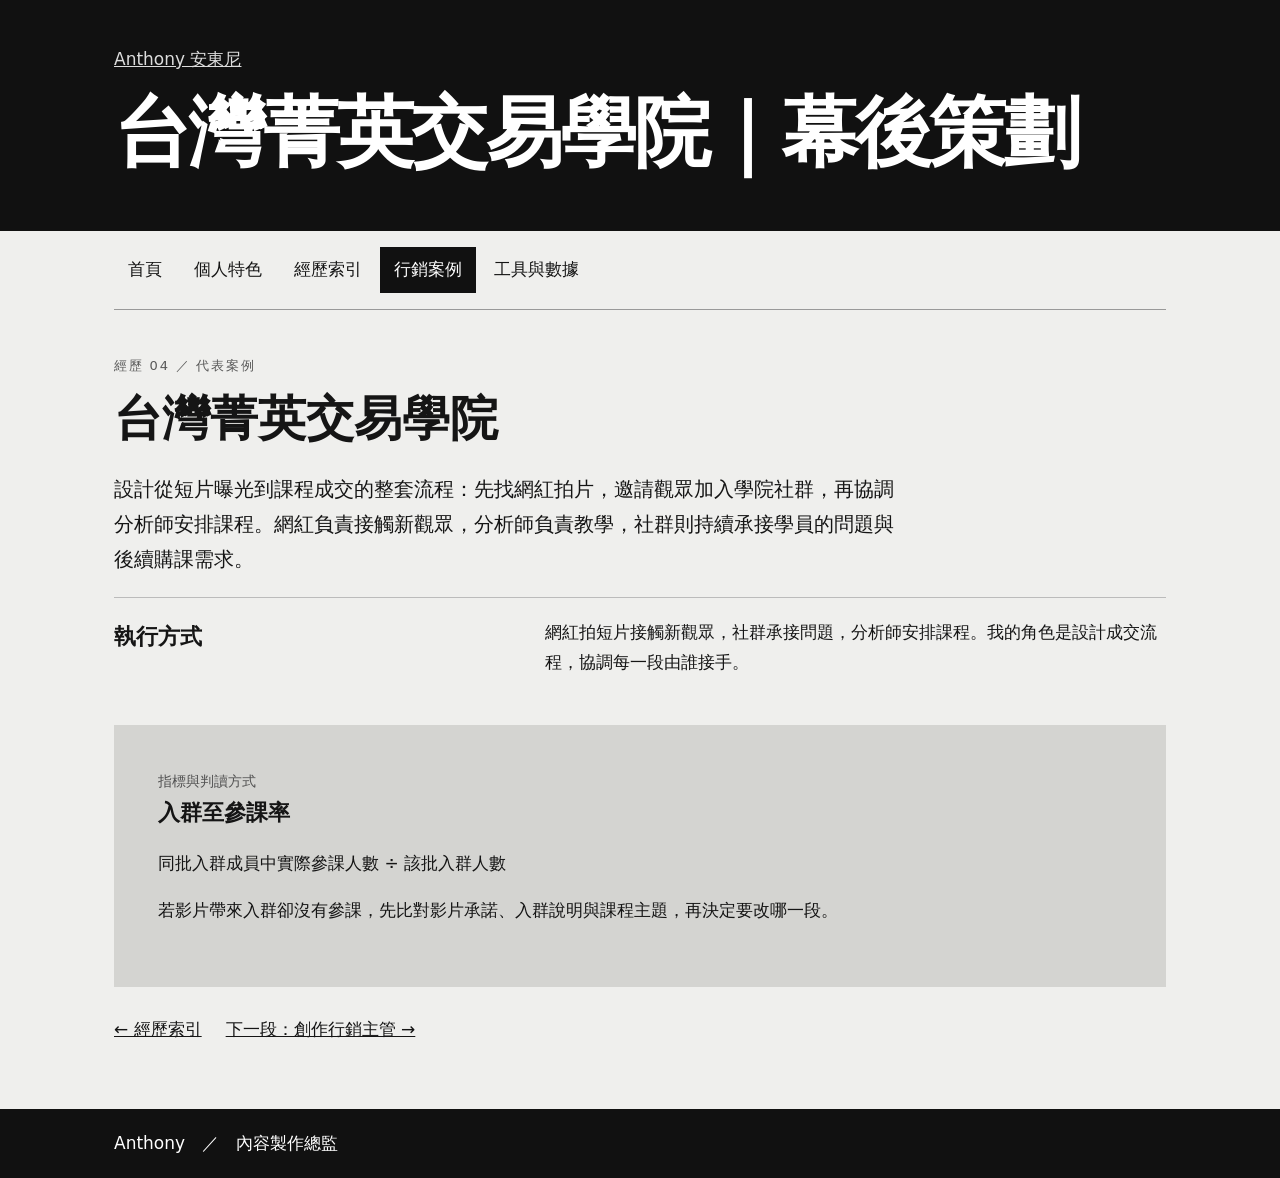
==== academy.html @ 3bed2e03 "Give each experience a shareable page with its own metrics" ====
<!doctype html><html lang="zh-Hant"><head><meta charset=utf-8><meta name="viewport" content="width=device-width,initial-scale=1"><title>台灣菁英交易學院｜幕後策劃｜Anthony 安東尼</title><style>*{box-sizing:border-box}body{margin:0;background:#efefed;color:#151515;font:17px/1.75 system-ui,"PingFang TC",sans-serif}header,footer{background:#111;color:white}.wrap{max-width:1180px;padding:0 clamp(20px,5vw,68px);margin:auto}.hero{padding-top:54px;padding-bottom:48px}h1{margin:.05em 0;font:750 clamp(64px,13vw,165px)/1 Arial;letter-spacing:-.075em}h2{font-size:clamp(27px,3.8vw,48px);line-height:1.25;margin:8px 0 24px}h3{font-size:22px;margin:0}.hero p{max-width:720px;color:#d1d1cf}.metrics{display:flex;gap:clamp(16px,6vw,76px);margin-top:32px}.metrics b{display:block;font-size:30px}.metrics span{color:#bbb;font-size:14px}nav{display:flex;gap:4px;flex-wrap:wrap;padding:16px 0;border-bottom:1px solid #999}a{color:inherit}nav a{padding:8px 14px;text-decoration:none}nav a[aria-current]{background:#111;color:white}main{min-height:390px;padding:40px 0 64px}.k{font-size:13px;letter-spacing:.14em;color:#595959}.lead{font-size:20px;max-width:780px}.row{display:grid;grid-template-columns:1fr 1.55fr;gap:30px;border-top:1px solid #bbb;padding:20px 0}.row p{margin:0}details{border-top:1px solid #aaa;padding:15px 0}summary{cursor:pointer;font-weight:650;font-size:20px}details p{max-width:78ch}footer .wrap{padding-top:20px;padding-bottom:20px}section[hidden]{display:none}@media(max-width:650px){.hero{padding-top:34px}.row{display:block}.row p{margin-top:8px}nav a{padding:7px 9px;font-size:15px}.metrics{justify-content:space-between}.metrics b{font-size:24px}.metrics span{font-size:12px}} .directory{display:grid;grid-template-columns:repeat(2,minmax(0,1fr));gap:0 36px}.entry{color:inherit;text-decoration:none;border-top:1px solid #a5a5a1;padding:20px 0;display:grid;grid-template-columns:32px 1fr 22px;align-items:center;gap:8px}.entry b{font-size:21px}.entry span,.sub{font-size:14px;color:#515151}.entry:hover b{text-decoration:underline}.sub{margin:0}.sheet{background:#d4d4d1;padding:clamp(18px,4vw,44px);margin:28px 0}.sheet p{max-width:76ch}.pagehead{padding-top:45px;padding-bottom:42px}.pagehead h1{font-size:clamp(38px,6vw,78px);letter-spacing:-.035em;line-height:1.18;margin:12px 0}.pagehead a{color:#ddd}.trail{display:flex;gap:24px;flex-wrap:wrap}.directory a:focus-visible,nav a:focus-visible{outline:2px solid} @media(max-width:650px){.directory{grid-template-columns:1fr}.entry b{font-size:18px}}</style></head><body><header><div class="wrap pagehead"><a href="index.html">Anthony 安東尼</a><h1>台灣菁英交易學院｜幕後策劃</h1></div></header><div class="wrap"><nav aria-label="主選單"><a href="index.html">首頁</a><a href="profile.html">個人特色</a><a href="experience.html">經歷索引</a><a aria-current="page" href="academy.html">行銷案例</a><a href="tools.html">工具與數據</a></nav><main><span class="k">經歷 04 ／ 代表案例</span><h2>台灣菁英交易學院</h2><p class="lead">設計從短片曝光到課程成交的整套流程：先找網紅拍片，邀請觀眾加入學院社群，再協調分析師安排課程。網紅負責接觸新觀眾，分析師負責教學，社群則持續承接學員的問題與後續購課需求。</p><article class="row"><h3>執行方式</h3><p>網紅拍短片接觸新觀眾，社群承接問題，分析師安排課程。我的角色是設計成交流程，協調每一段由誰接手。</p></article><section class="sheet"><p class="sub">指標與判讀方式</p><h3>入群至參課率</h3><p>同批入群成員中實際參課人數 ÷ 該批入群人數</p><p>若影片帶來入群卻沒有參課，先比對影片承諾、入群說明與課程主題，再決定要改哪一段。</p></section><div class="trail"><a href="experience.html">← 經歷索引</a><a href="team.html">下一段：創作行銷主管 →</a></div></main></div><footer><div class="wrap">Anthony　／　內容製作總監</div></footer></body></html>
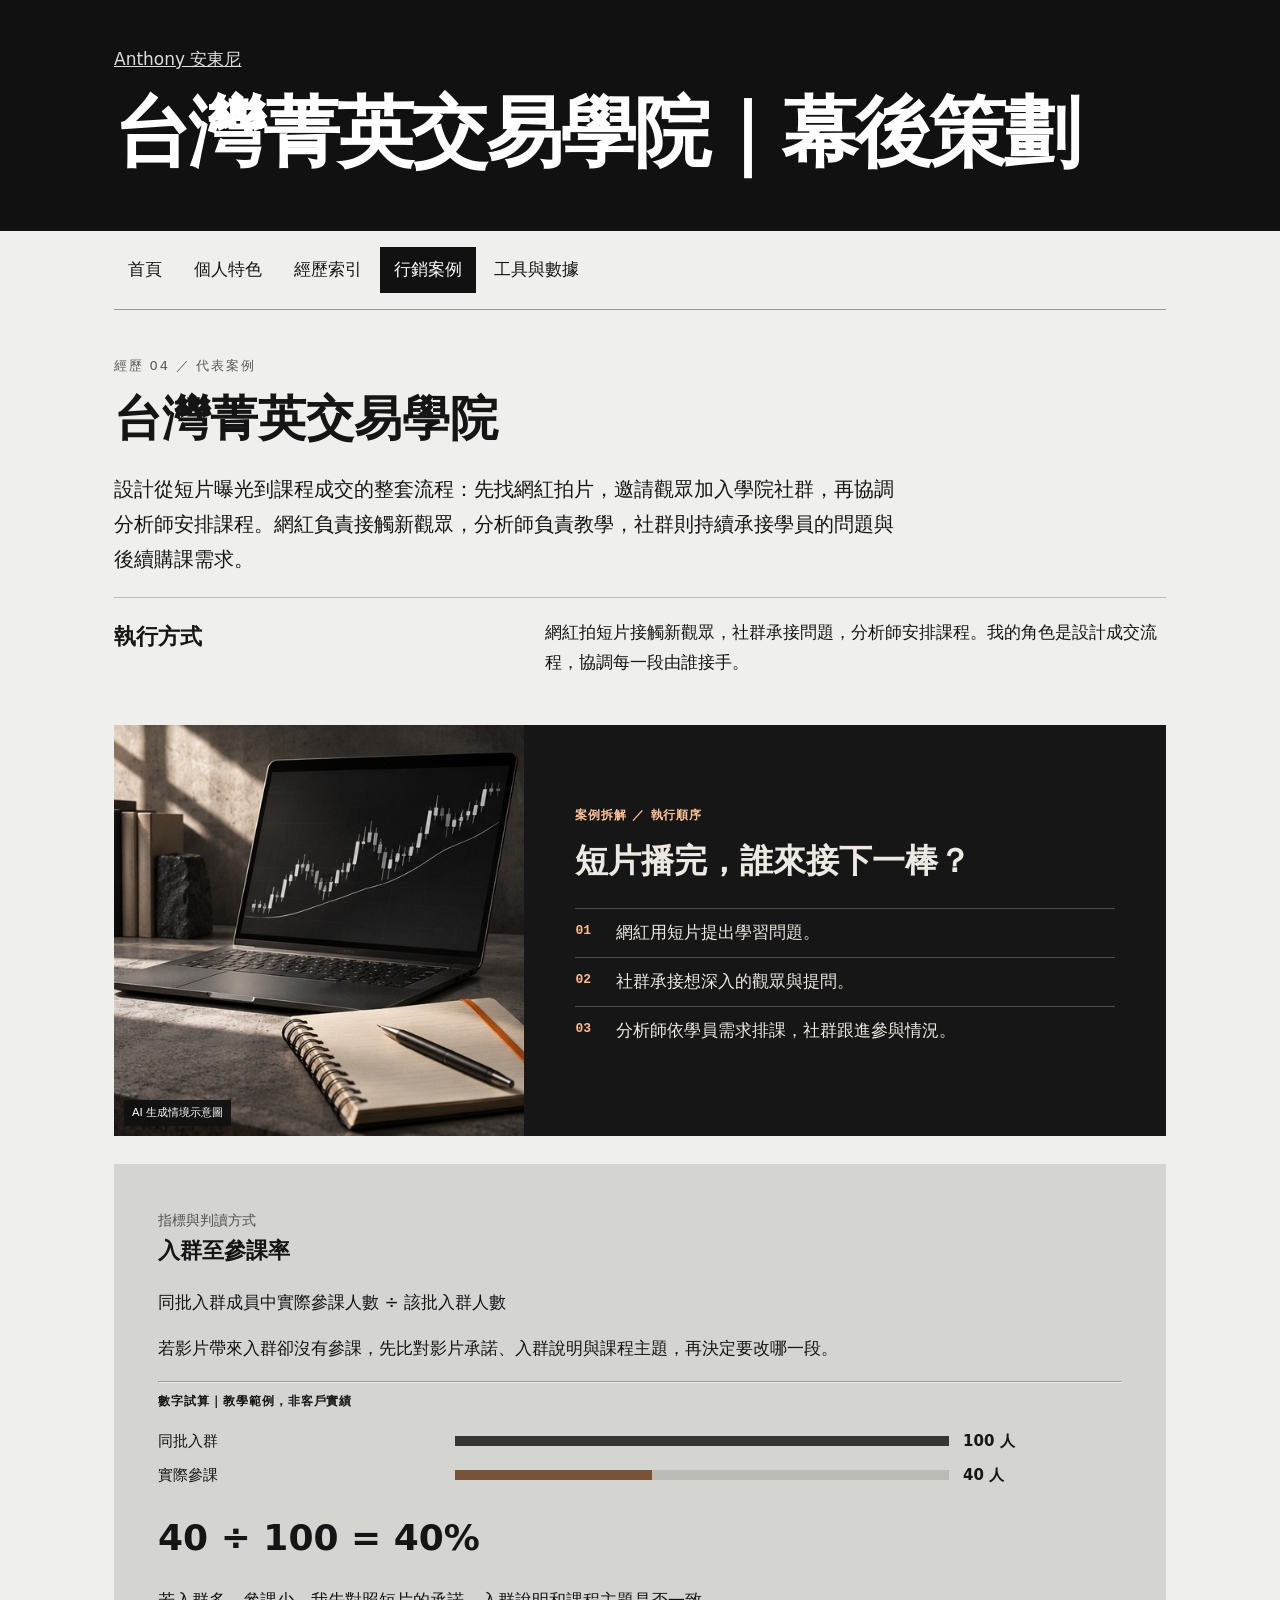
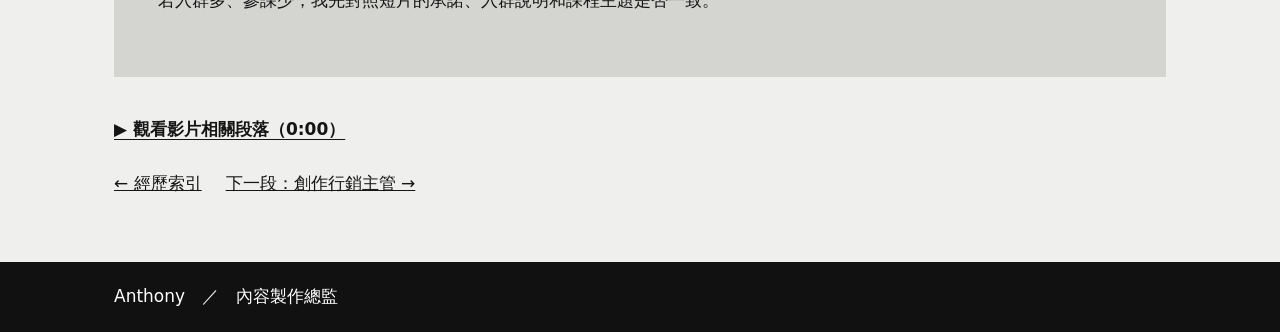
==== commit f6ed4517: "Add Anthony’s narrated case film, six illustrated analyses and team workflow" ====
--- a/academy.html
+++ b/academy.html
@@ -1 +1 @@
-<!doctype html><html lang="zh-Hant"><head><meta charset=utf-8><meta name="viewport" content="width=device-width,initial-scale=1"><title>台灣菁英交易學院｜幕後策劃｜Anthony 安東尼</title><style>*{box-sizing:border-box}body{margin:0;background:#efefed;color:#151515;font:17px/1.75 system-ui,"PingFang TC",sans-serif}header,footer{background:#111;color:white}.wrap{max-width:1180px;padding:0 clamp(20px,5vw,68px);margin:auto}.hero{padding-top:54px;padding-bottom:48px}h1{margin:.05em 0;font:750 clamp(64px,13vw,165px)/1 Arial;letter-spacing:-.075em}h2{font-size:clamp(27px,3.8vw,48px);line-height:1.25;margin:8px 0 24px}h3{font-size:22px;margin:0}.hero p{max-width:720px;color:#d1d1cf}.metrics{display:flex;gap:clamp(16px,6vw,76px);margin-top:32px}.metrics b{display:block;font-size:30px}.metrics span{color:#bbb;font-size:14px}nav{display:flex;gap:4px;flex-wrap:wrap;padding:16px 0;border-bottom:1px solid #999}a{color:inherit}nav a{padding:8px 14px;text-decoration:none}nav a[aria-current]{background:#111;color:white}main{min-height:390px;padding:40px 0 64px}.k{font-size:13px;letter-spacing:.14em;color:#595959}.lead{font-size:20px;max-width:780px}.row{display:grid;grid-template-columns:1fr 1.55fr;gap:30px;border-top:1px solid #bbb;padding:20px 0}.row p{margin:0}details{border-top:1px solid #aaa;padding:15px 0}summary{cursor:pointer;font-weight:650;font-size:20px}details p{max-width:78ch}footer .wrap{padding-top:20px;padding-bottom:20px}section[hidden]{display:none}@media(max-width:650px){.hero{padding-top:34px}.row{display:block}.row p{margin-top:8px}nav a{padding:7px 9px;font-size:15px}.metrics{justify-content:space-between}.metrics b{font-size:24px}.metrics span{font-size:12px}} .directory{display:grid;grid-template-columns:repeat(2,minmax(0,1fr));gap:0 36px}.entry{color:inherit;text-decoration:none;border-top:1px solid #a5a5a1;padding:20px 0;display:grid;grid-template-columns:32px 1fr 22px;align-items:center;gap:8px}.entry b{font-size:21px}.entry span,.sub{font-size:14px;color:#515151}.entry:hover b{text-decoration:underline}.sub{margin:0}.sheet{background:#d4d4d1;padding:clamp(18px,4vw,44px);margin:28px 0}.sheet p{max-width:76ch}.pagehead{padding-top:45px;padding-bottom:42px}.pagehead h1{font-size:clamp(38px,6vw,78px);letter-spacing:-.035em;line-height:1.18;margin:12px 0}.pagehead a{color:#ddd}.trail{display:flex;gap:24px;flex-wrap:wrap}.directory a:focus-visible,nav a:focus-visible{outline:2px solid} @media(max-width:650px){.directory{grid-template-columns:1fr}.entry b{font-size:18px}}</style></head><body><header><div class="wrap pagehead"><a href="index.html">Anthony 安東尼</a><h1>台灣菁英交易學院｜幕後策劃</h1></div></header><div class="wrap"><nav aria-label="主選單"><a href="index.html">首頁</a><a href="profile.html">個人特色</a><a href="experience.html">經歷索引</a><a aria-current="page" href="academy.html">行銷案例</a><a href="tools.html">工具與數據</a></nav><main><span class="k">經歷 04 ／ 代表案例</span><h2>台灣菁英交易學院</h2><p class="lead">設計從短片曝光到課程成交的整套流程：先找網紅拍片，邀請觀眾加入學院社群，再協調分析師安排課程。網紅負責接觸新觀眾，分析師負責教學，社群則持續承接學員的問題與後續購課需求。</p><article class="row"><h3>執行方式</h3><p>網紅拍短片接觸新觀眾，社群承接問題，分析師安排課程。我的角色是設計成交流程，協調每一段由誰接手。</p></article><section class="sheet"><p class="sub">指標與判讀方式</p><h3>入群至參課率</h3><p>同批入群成員中實際參課人數 ÷ 該批入群人數</p><p>若影片帶來入群卻沒有參課，先比對影片承諾、入群說明與課程主題，再決定要改哪一段。</p></section><div class="trail"><a href="experience.html">← 經歷索引</a><a href="team.html">下一段：創作行銷主管 →</a></div></main></div><footer><div class="wrap">Anthony　／　內容製作總監</div></footer></body></html>+<!doctype html><html lang="zh-Hant"><head><meta charset=utf-8><meta name="viewport" content="width=device-width,initial-scale=1"><title>台灣菁英交易學院｜幕後策劃｜Anthony 安東尼</title><style>*{box-sizing:border-box}body{margin:0;background:#efefed;color:#151515;font:17px/1.75 system-ui,"PingFang TC",sans-serif}header,footer{background:#111;color:white}.wrap{max-width:1180px;padding:0 clamp(20px,5vw,68px);margin:auto}.hero{padding-top:54px;padding-bottom:48px}h1{margin:.05em 0;font:750 clamp(64px,13vw,165px)/1 Arial;letter-spacing:-.075em}h2{font-size:clamp(27px,3.8vw,48px);line-height:1.25;margin:8px 0 24px}h3{font-size:22px;margin:0}.hero p{max-width:720px;color:#d1d1cf}.metrics{display:flex;gap:clamp(16px,6vw,76px);margin-top:32px}.metrics b{display:block;font-size:30px}.metrics span{color:#bbb;font-size:14px}nav{display:flex;gap:4px;flex-wrap:wrap;padding:16px 0;border-bottom:1px solid #999}a{color:inherit}nav a{padding:8px 14px;text-decoration:none}nav a[aria-current]{background:#111;color:white}main{min-height:390px;padding:40px 0 64px}.k{font-size:13px;letter-spacing:.14em;color:#595959}.lead{font-size:20px;max-width:780px}.row{display:grid;grid-template-columns:1fr 1.55fr;gap:30px;border-top:1px solid #bbb;padding:20px 0}.row p{margin:0}details{border-top:1px solid #aaa;padding:15px 0}summary{cursor:pointer;font-weight:650;font-size:20px}details p{max-width:78ch}footer .wrap{padding-top:20px;padding-bottom:20px}section[hidden]{display:none}@media(max-width:650px){.hero{padding-top:34px}.row{display:block}.row p{margin-top:8px}nav a{padding:7px 9px;font-size:15px}.metrics{justify-content:space-between}.metrics b{font-size:24px}.metrics span{font-size:12px}} .directory{display:grid;grid-template-columns:repeat(2,minmax(0,1fr));gap:0 36px}.entry{color:inherit;text-decoration:none;border-top:1px solid #a5a5a1;padding:20px 0;display:grid;grid-template-columns:32px 1fr 22px;align-items:center;gap:8px}.entry b{font-size:21px}.entry span,.sub{font-size:14px;color:#515151}.entry:hover b{text-decoration:underline}.sub{margin:0}.sheet{background:#d4d4d1;padding:clamp(18px,4vw,44px);margin:28px 0}.sheet p{max-width:76ch}.pagehead{padding-top:45px;padding-bottom:42px}.pagehead h1{font-size:clamp(38px,6vw,78px);letter-spacing:-.035em;line-height:1.18;margin:12px 0}.pagehead a{color:#ddd}.trail{display:flex;gap:24px;flex-wrap:wrap}.directory a:focus-visible,nav a:focus-visible{outline:2px solid} @media(max-width:650px){.directory{grid-template-columns:1fr}.entry b{font-size:18px}}</style><link rel="stylesheet" href="media/case-film.css"></head><body><header><div class="wrap pagehead"><a href="index.html">Anthony 安東尼</a><h1>台灣菁英交易學院｜幕後策劃</h1></div></header><div class="wrap"><nav aria-label="主選單"><a href="index.html">首頁</a><a href="profile.html">個人特色</a><a href="experience.html">經歷索引</a><a aria-current="page" href="academy.html">行銷案例</a><a href="tools.html">工具與數據</a></nav><main><span class="k">經歷 04 ／ 代表案例</span><h2>台灣菁英交易學院</h2><p class="lead">設計從短片曝光到課程成交的整套流程：先找網紅拍片，邀請觀眾加入學院社群，再協調分析師安排課程。網紅負責接觸新觀眾，分析師負責教學，社群則持續承接學員的問題與後續購課需求。</p><article class="row"><h3>執行方式</h3><p>網紅拍短片接觸新觀眾，社群承接問題，分析師安排課程。我的角色是設計成交流程，協調每一段由誰接手。</p></article><div class="caseplate"><figure><img src="media/academy.jpg" width="508" height="508" alt="短片播完，誰來接下一棒？的情境示意"><figcaption>AI 生成情境示意圖</figcaption></figure><div class="casebody"><div class="eyebrow">案例拆解 ／ 執行順序</div><h3>短片播完，誰來接下一棒？</h3><ol><li><span class="stepno">01</span><span>網紅用短片提出學習問題。</span></li><li><span class="stepno">02</span><span>社群承接想深入的觀眾與提問。</span></li><li><span class="stepno">03</span><span>分析師依學員需求排課，社群跟進參與情況。</span></li></ol></div></div><section class="sheet"><p class="sub">指標與判讀方式</p><h3>入群至參課率</h3><p>同批入群成員中實際參課人數 ÷ 該批入群人數</p><p>若影片帶來入群卻沒有參課，先比對影片承諾、入群說明與課程主題，再決定要改哪一段。</p><hr><div class="eyebrow">數字試算｜教學範例，非客戶實績</div><div class="analysis-meter" aria-label="指標計算示意"><div class="bar-row"><span>同批入群</span><div class="bar-track"><div class="bar-fill" style="width:100%"></div></div><b>100 人</b></div><div class="bar-row"><span>實際參課</span><div class="bar-track"><div class="bar-fill" style="width:40.0%"></div></div><b>40 人</b></div></div><div class="result">40 ÷ 100 = 40%</div><p>若入群多、參課少，我先對照短片的承諾、入群說明和課程主題是否一致。</p></section><a class="casewatch" href="index.html?t=0#case-film">▶ 觀看影片相關段落（0:00）</a><div class="trail"><a href="experience.html">← 經歷索引</a><a href="team.html">下一段：創作行銷主管 →</a></div></main></div><footer><div class="wrap">Anthony　／　內容製作總監</div></footer></body></html>
--- a/media/case-film.css
+++ b/media/case-film.css
@@ -0,0 +1,2 @@
+
+.showreel{margin:30px 0 0}.showreel video{display:block;width:100%;height:auto;aspect-ratio:16/9;background:#161616;object-fit:contain}.showreel figcaption,.eyebrow{font:600 12px/1.5 system-ui;letter-spacing:.08em}.showreel figcaption{margin-top:10px;color:#d4d1cb}.caseplate{margin:28px 0;display:grid;grid-template-columns:minmax(0,.78fr) minmax(0,1.22fr);background:#161616;color:#ece9e3}.caseplate figure{margin:0;position:relative}.caseplate img{display:block;width:100%;height:100%;min-height:285px;object-fit:cover}.caseplate figcaption{position:absolute;bottom:10px;left:10px;background:#111e;color:white;font-size:11px;padding:3px 8px}.casebody{padding:clamp(20px,4vw,56px);align-self:center}.casebody .eyebrow{color:#ffc399}.casebody h3{font-size:clamp(21px,3vw,33px);margin:8px 0 18px}.casebody ol{padding:0;list-style:none;margin:0}.casebody li{padding:9px 0;border-top:1px solid #4e4e4b;display:grid;grid-template-columns:32px 1fr;gap:9px}.stepno{color:#ffba91;font:600 13px/2 monospace}.analysis-meter{margin:18px 0}.bar-row{display:grid;grid-template-columns:minmax(135px,.8fr) minmax(76px,1.4fr) minmax(60px,.45fr);gap:14px;align-items:center;margin:8px 0;font-size:15px}.bar-track{height:10px;background:#bcbcb6}.bar-fill{height:100%;background:#363634}.bar-row:last-of-type .bar-fill{background:#795337}.result{font-size:clamp(24px,3vw,36px);font-weight:750}.casewatch{display:inline-block;margin:10px 0 24px;font-weight:650;text-underline-offset:4px}.huddle{border-top:2px solid #222;margin-top:32px;padding-top:22px}.huddle h2{font-size:28px}.huddle h3{font-size:19px}.huddle p{max-width:76ch}.handoff{display:grid;grid-template-columns:repeat(3,minmax(0,1fr));gap:20px;margin:20px 0}.handoff article{border-top:1px solid #888;padding:12px 0}.handoff p{margin:.4em 0}.case-actions{display:flex;align-items:center;gap:16px;flex-wrap:wrap}@media(max-width:650px){.caseplate,.handoff{grid-template-columns:1fr}.caseplate img{max-height:300px;min-height:0;aspect-ratio:4/3}.bar-row{gap:8px;grid-template-columns:1.15fr .9fr .55fr;font-size:14px}.metrics{flex-wrap:wrap}}
